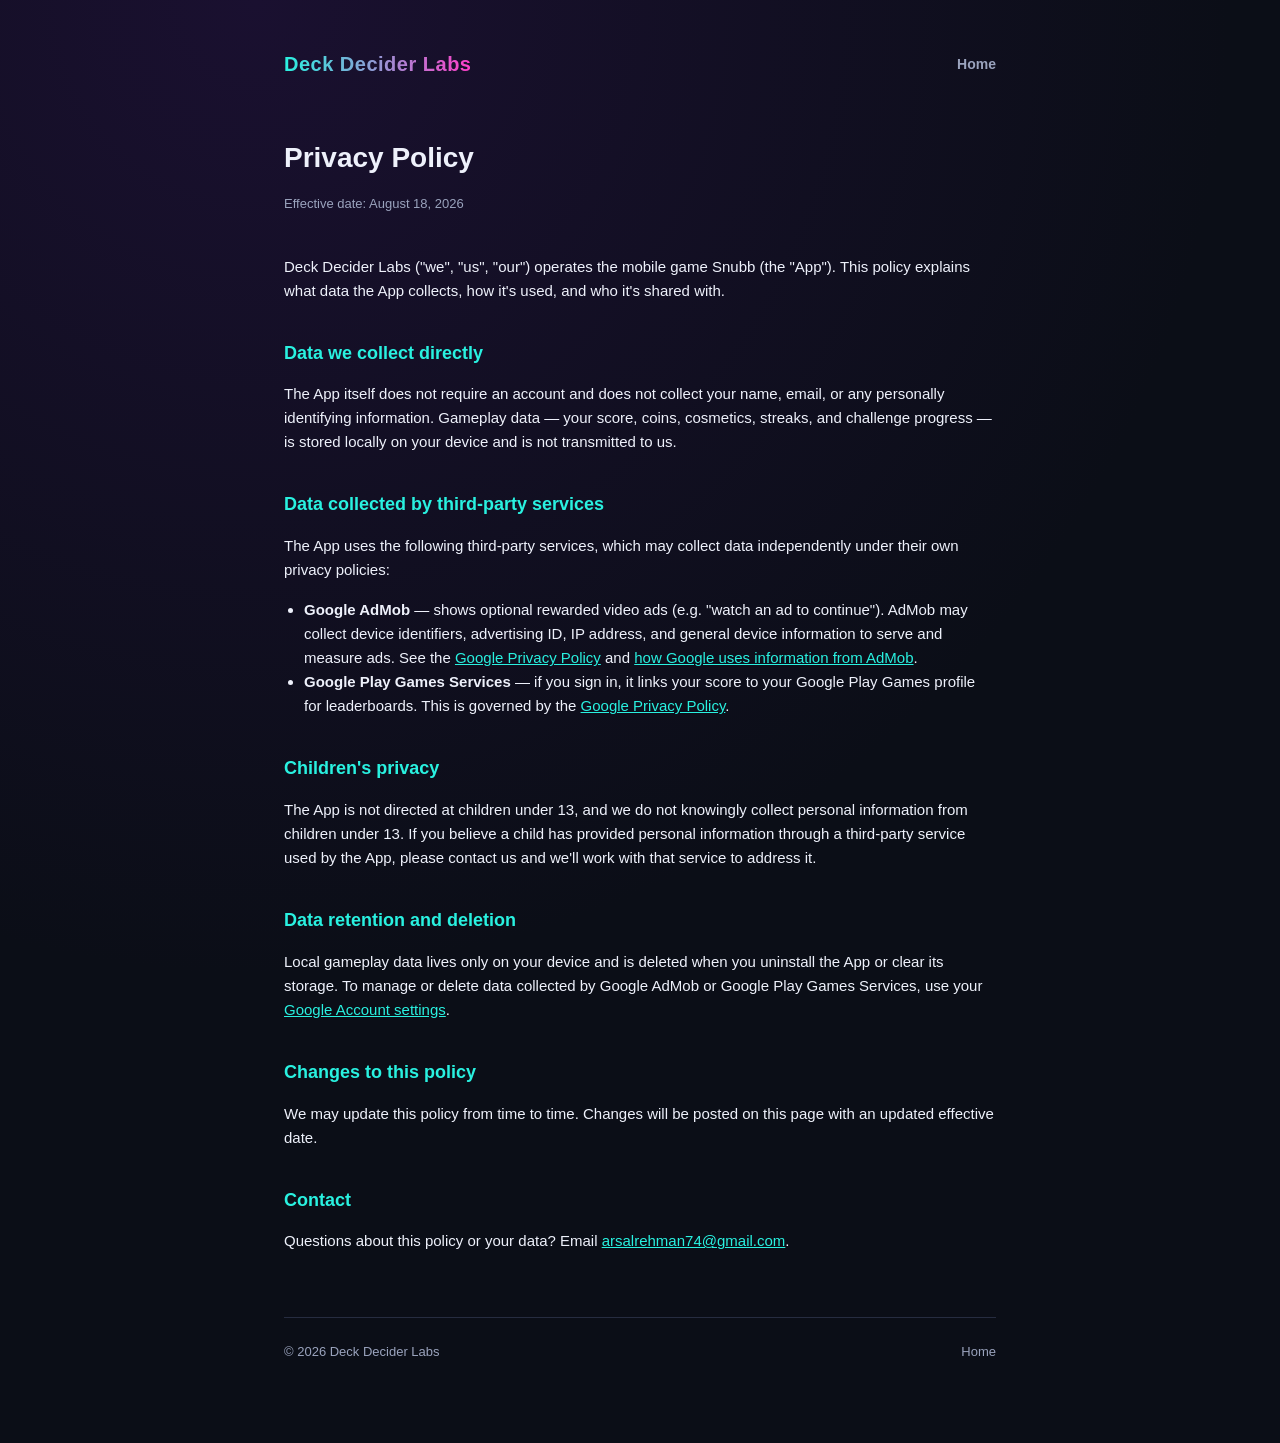
==== privacy.html @ 9c2be335 "Add Snubb landing page and privacy policy Co-Authored-By: Claude Sonnet 5 <noreply@anthropic.com>" ====
<!doctype html>
<html lang="en">
<head>
<meta charset="utf-8">
<meta name="viewport" content="width=device-width, initial-scale=1">
<title>Privacy Policy — Snubb</title>
<meta name="description" content="Privacy policy for Snubb, a mobile game by Deck Decider Labs.">
<link rel="stylesheet" href="style.css">
</head>
<body>
<div class="wrap">
  <header class="top">
    <a class="brand" href="/">Deck Decider Labs</a>
    <nav>
      <a href="/">Home</a>
    </nav>
  </header>

  <section class="policy">
    <h1>Privacy Policy</h1>
    <p class="updated">Effective date: August 18, 2026</p>

    <p>Deck Decider Labs ("we", "us", "our") operates the mobile game Snubb (the "App"). This policy explains what data the App collects, how it's used, and who it's shared with.</p>

    <h2>Data we collect directly</h2>
    <p>The App itself does not require an account and does not collect your name, email, or any personally identifying information. Gameplay data — your score, coins, cosmetics, streaks, and challenge progress — is stored locally on your device and is not transmitted to us.</p>

    <h2>Data collected by third-party services</h2>
    <p>The App uses the following third-party services, which may collect data independently under their own privacy policies:</p>
    <ul>
      <li>
        <strong>Google AdMob</strong> — shows optional rewarded video ads (e.g. "watch an ad to continue"). AdMob may collect device identifiers, advertising ID, IP address, and general device information to serve and measure ads.
        See the <a href="https://policies.google.com/privacy" target="_blank" rel="noopener">Google Privacy Policy</a> and <a href="https://support.google.com/admob/answer/6128543" target="_blank" rel="noopener">how Google uses information from AdMob</a>.
      </li>
      <li>
        <strong>Google Play Games Services</strong> — if you sign in, it links your score to your Google Play Games profile for leaderboards. This is governed by the <a href="https://policies.google.com/privacy" target="_blank" rel="noopener">Google Privacy Policy</a>.
      </li>
    </ul>

    <h2>Children's privacy</h2>
    <p>The App is not directed at children under 13, and we do not knowingly collect personal information from children under 13. If you believe a child has provided personal information through a third-party service used by the App, please contact us and we'll work with that service to address it.</p>

    <h2>Data retention and deletion</h2>
    <p>Local gameplay data lives only on your device and is deleted when you uninstall the App or clear its storage. To manage or delete data collected by Google AdMob or Google Play Games Services, use your <a href="https://myaccount.google.com/" target="_blank" rel="noopener">Google Account settings</a>.</p>

    <h2>Changes to this policy</h2>
    <p>We may update this policy from time to time. Changes will be posted on this page with an updated effective date.</p>

    <h2>Contact</h2>
    <p>Questions about this policy or your data? Email <a href="mailto:arsalrehman74@gmail.com">arsalrehman74@gmail.com</a>.</p>
  </section>

  <footer>
    <span>© 2026 Deck Decider Labs</span>
    <span><a href="/">Home</a></span>
  </footer>
</div>
</body>
</html>
---- style.css ----
:root {
  --bg: #0b0e17;
  --bg-soft: #12162280;
  --card: #151a29;
  --cyan: #29f1e0;
  --magenta: #ff3ec9;
  --text: #eef1fb;
  --text-muted: #9aa3bd;
  --border: #262c40;
}

* {
  box-sizing: border-box;
}

body {
  margin: 0;
  font-family: -apple-system, BlinkMacSystemFont, 'Segoe UI', Roboto, Helvetica, Arial, sans-serif;
  background: radial-gradient(circle at 20% 0%, #1a1030 0%, var(--bg) 55%);
  color: var(--text);
  line-height: 1.6;
}

.wrap {
  max-width: 760px;
  margin: 0 auto;
  padding: 48px 24px 80px;
}

header.top {
  display: flex;
  align-items: center;
  justify-content: space-between;
  margin-bottom: 56px;
}

.brand {
  font-weight: 900;
  font-size: 20px;
  letter-spacing: 0.5px;
  background: linear-gradient(90deg, var(--cyan), var(--magenta));
  -webkit-background-clip: text;
  background-clip: text;
  color: transparent;
  text-decoration: none;
}

nav a {
  color: var(--text-muted);
  text-decoration: none;
  font-size: 14px;
  font-weight: 600;
  margin-left: 24px;
}

nav a:hover {
  color: var(--text);
}

.hero {
  text-align: center;
  margin-bottom: 64px;
}

.hero .emoji {
  font-size: 64px;
  margin-bottom: 12px;
}

.hero h1 {
  font-size: 40px;
  font-weight: 900;
  margin: 0 0 12px;
  background: linear-gradient(90deg, var(--cyan), var(--magenta));
  -webkit-background-clip: text;
  background-clip: text;
  color: transparent;
}

.hero p.tagline {
  font-size: 17px;
  color: var(--text-muted);
  max-width: 480px;
  margin: 0 auto;
}

.badge {
  display: inline-block;
  margin-top: 28px;
  padding: 12px 24px;
  border-radius: 999px;
  border: 1px solid var(--border);
  background: var(--card);
  color: var(--text-muted);
  font-weight: 700;
  font-size: 14px;
}

.features {
  display: grid;
  grid-template-columns: repeat(auto-fit, minmax(200px, 1fr));
  gap: 16px;
  margin-bottom: 64px;
}

.feature {
  background: var(--card);
  border: 1px solid var(--border);
  border-radius: 16px;
  padding: 20px;
}

.feature .icon {
  font-size: 28px;
  margin-bottom: 8px;
}

.feature h3 {
  margin: 0 0 6px;
  font-size: 15px;
  font-weight: 800;
}

.feature p {
  margin: 0;
  font-size: 13px;
  color: var(--text-muted);
}

footer {
  margin-top: 64px;
  padding-top: 24px;
  border-top: 1px solid var(--border);
  display: flex;
  justify-content: space-between;
  flex-wrap: wrap;
  gap: 12px;
  font-size: 13px;
  color: var(--text-muted);
}

footer a {
  color: var(--text-muted);
  text-decoration: none;
}

footer a:hover {
  color: var(--cyan);
}

/* Privacy policy page */
.policy h1 {
  font-size: 28px;
  font-weight: 900;
  margin-bottom: 4px;
}

.policy .updated {
  color: var(--text-muted);
  font-size: 13px;
  margin-bottom: 40px;
}

.policy h2 {
  font-size: 18px;
  font-weight: 800;
  margin: 36px 0 10px;
  color: var(--cyan);
}

.policy p, .policy li {
  color: var(--text);
  font-size: 15px;
}

.policy ul {
  padding-left: 20px;
}

.policy a {
  color: var(--cyan);
}
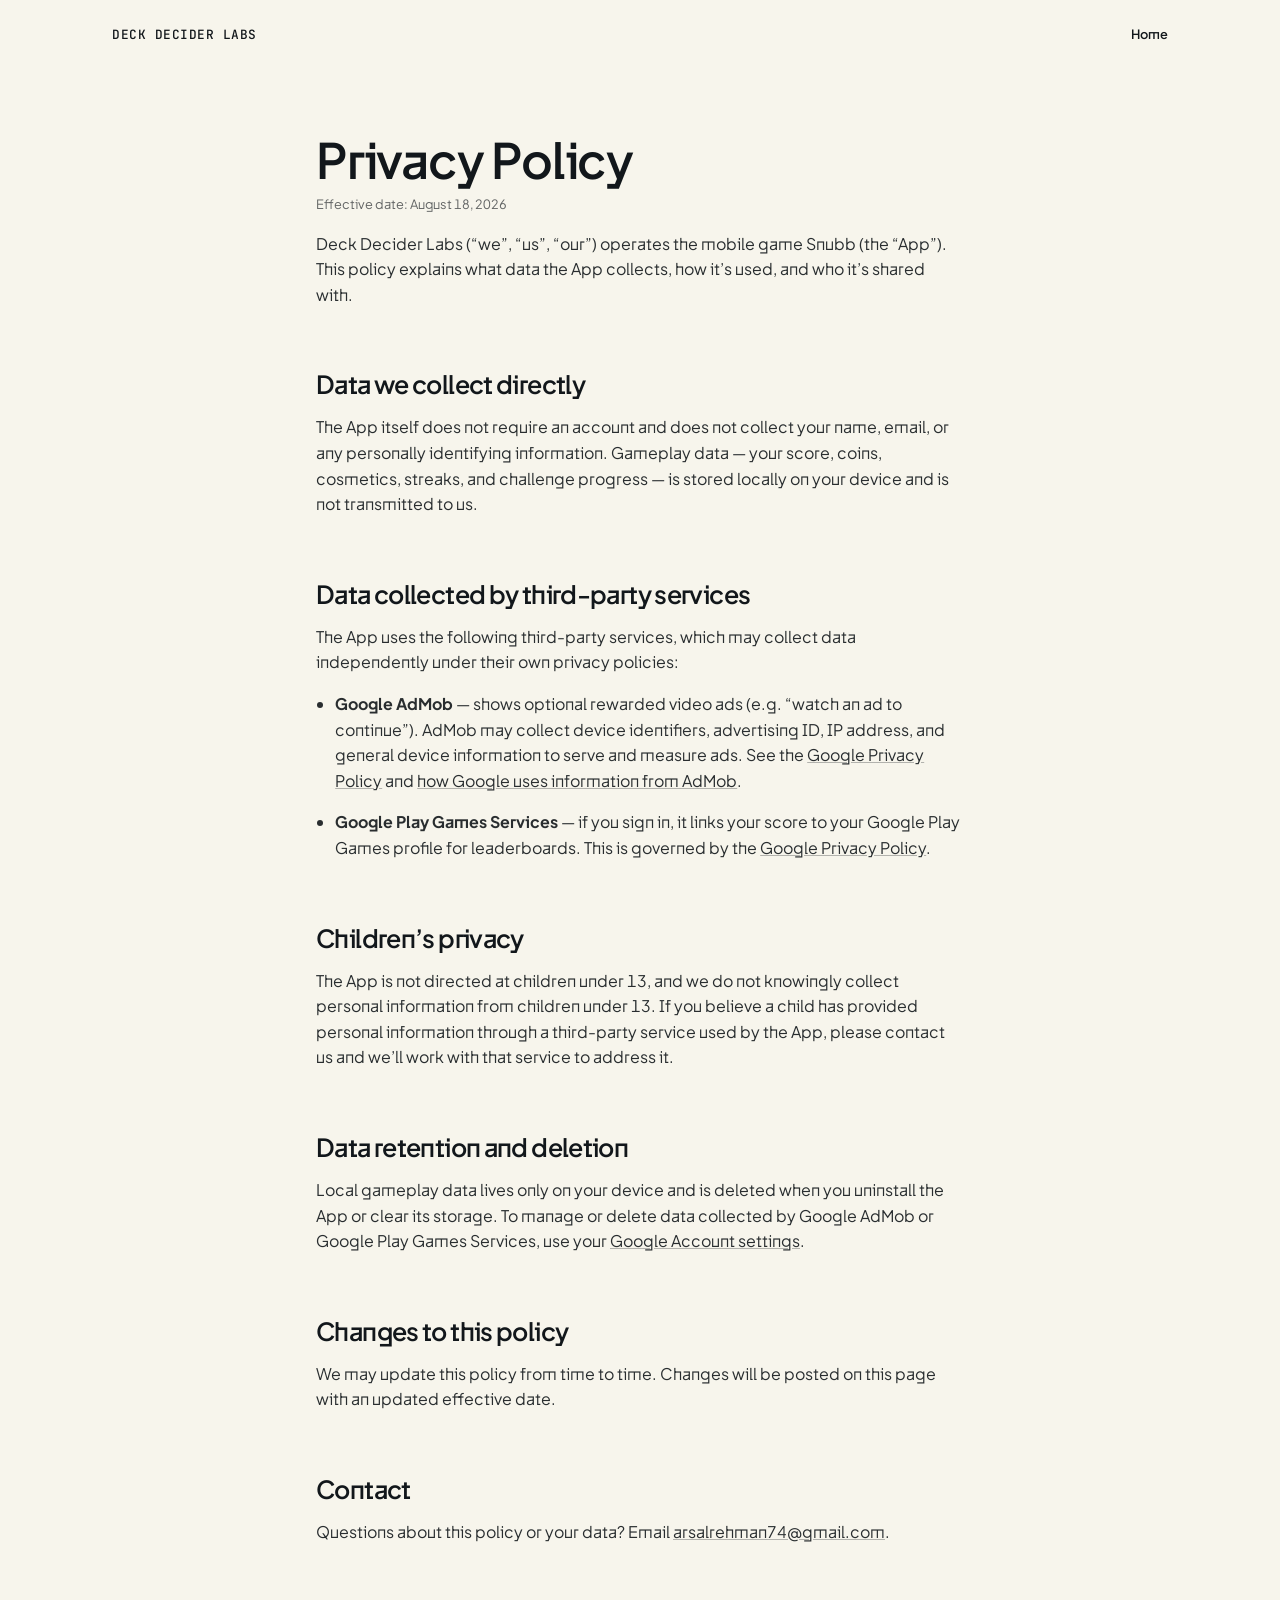
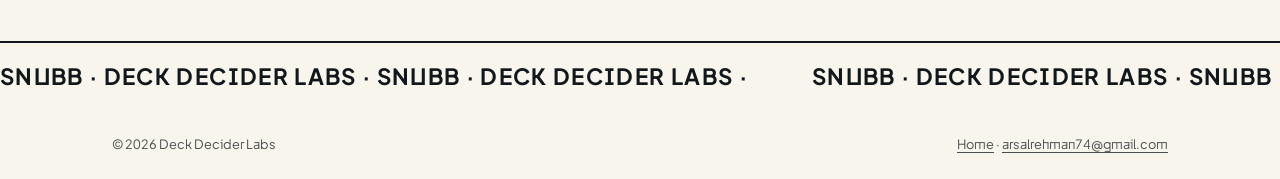
==== commit 39c2391a: "Redesign site with Hallmark (Bento Grid / Hum theme) Co-Authored-By: Claude Sonnet 5 <noreply@anthro" ====
--- a/privacy.html
+++ b/privacy.html
@@ -2,58 +2,60 @@
 <html lang="en">
 <head>
 <meta charset="utf-8">
-<meta name="viewport" content="width=device-width, initial-scale=1">
+<meta name="viewport" content="width=device-width, initial-scale=1, viewport-fit=cover">
 <title>Privacy Policy — Snubb</title>
 <meta name="description" content="Privacy policy for Snubb, a mobile game by Deck Decider Labs.">
+<link rel="preconnect" href="https://fonts.googleapis.com">
+<link rel="preconnect" href="https://fonts.gstatic.com" crossorigin>
+<link href="https://fonts.googleapis.com/css2?family=Plus+Jakarta+Sans:wght@400;500;600;700&family=JetBrains+Mono:wght@400;500&display=swap" rel="stylesheet">
 <link rel="stylesheet" href="style.css">
 </head>
 <body>
-<div class="wrap">
-  <header class="top">
-    <a class="brand" href="/">Deck Decider Labs</a>
-    <nav>
-      <a href="/">Home</a>
-    </nav>
-  </header>
 
-  <section class="policy">
-    <h1>Privacy Policy</h1>
-    <p class="updated">Effective date: August 18, 2026</p>
+<nav class="nav shell" aria-label="Primary">
+  <a class="wordmark" href="/">DECK DECIDER LABS</a>
+  <a class="nav__link" href="/">Home</a>
+</nav>
 
-    <p>Deck Decider Labs ("we", "us", "our") operates the mobile game Snubb (the "App"). This policy explains what data the App collects, how it's used, and who it's shared with.</p>
+<main class="policy">
+  <h1>Privacy Policy</h1>
+  <p class="updated">Effective date: August 18, 2026</p>
 
-    <h2>Data we collect directly</h2>
-    <p>The App itself does not require an account and does not collect your name, email, or any personally identifying information. Gameplay data — your score, coins, cosmetics, streaks, and challenge progress — is stored locally on your device and is not transmitted to us.</p>
+  <p>Deck Decider Labs (“we”, “us”, “our”) operates the mobile game Snubb (the “App”). This policy explains what data the App collects, how it’s used, and who it’s shared with.</p>
 
-    <h2>Data collected by third-party services</h2>
-    <p>The App uses the following third-party services, which may collect data independently under their own privacy policies:</p>
-    <ul>
-      <li>
-        <strong>Google AdMob</strong> — shows optional rewarded video ads (e.g. "watch an ad to continue"). AdMob may collect device identifiers, advertising ID, IP address, and general device information to serve and measure ads.
-        See the <a href="https://policies.google.com/privacy" target="_blank" rel="noopener">Google Privacy Policy</a> and <a href="https://support.google.com/admob/answer/6128543" target="_blank" rel="noopener">how Google uses information from AdMob</a>.
-      </li>
-      <li>
-        <strong>Google Play Games Services</strong> — if you sign in, it links your score to your Google Play Games profile for leaderboards. This is governed by the <a href="https://policies.google.com/privacy" target="_blank" rel="noopener">Google Privacy Policy</a>.
-      </li>
-    </ul>
+  <h2>Data we collect directly</h2>
+  <p>The App itself does not require an account and does not collect your name, email, or any personally identifying information. Gameplay data — your score, coins, cosmetics, streaks, and challenge progress — is stored locally on your device and is not transmitted to us.</p>
 
-    <h2>Children's privacy</h2>
-    <p>The App is not directed at children under 13, and we do not knowingly collect personal information from children under 13. If you believe a child has provided personal information through a third-party service used by the App, please contact us and we'll work with that service to address it.</p>
+  <h2>Data collected by third-party services</h2>
+  <p>The App uses the following third-party services, which may collect data independently under their own privacy policies:</p>
+  <ul>
+    <li><strong>Google AdMob</strong> — shows optional rewarded video ads (e.g. “watch an ad to continue”). AdMob may collect device identifiers, advertising ID, IP address, and general device information to serve and measure ads. See the <a href="https://policies.google.com/privacy" target="_blank" rel="noopener">Google Privacy Policy</a> and <a href="https://support.google.com/admob/answer/6128543" target="_blank" rel="noopener">how Google uses information from AdMob</a>.</li>
+    <li><strong>Google Play Games Services</strong> — if you sign in, it links your score to your Google Play Games profile for leaderboards. This is governed by the <a href="https://policies.google.com/privacy" target="_blank" rel="noopener">Google Privacy Policy</a>.</li>
+  </ul>
 
-    <h2>Data retention and deletion</h2>
-    <p>Local gameplay data lives only on your device and is deleted when you uninstall the App or clear its storage. To manage or delete data collected by Google AdMob or Google Play Games Services, use your <a href="https://myaccount.google.com/" target="_blank" rel="noopener">Google Account settings</a>.</p>
+  <h2>Children’s privacy</h2>
+  <p>The App is not directed at children under 13, and we do not knowingly collect personal information from children under 13. If you believe a child has provided personal information through a third-party service used by the App, please contact us and we’ll work with that service to address it.</p>
 
-    <h2>Changes to this policy</h2>
-    <p>We may update this policy from time to time. Changes will be posted on this page with an updated effective date.</p>
+  <h2>Data retention and deletion</h2>
+  <p>Local gameplay data lives only on your device and is deleted when you uninstall the App or clear its storage. To manage or delete data collected by Google AdMob or Google Play Games Services, use your <a href="https://myaccount.google.com/" target="_blank" rel="noopener">Google Account settings</a>.</p>
 
-    <h2>Contact</h2>
-    <p>Questions about this policy or your data? Email <a href="mailto:arsalrehman74@gmail.com">arsalrehman74@gmail.com</a>.</p>
-  </section>
+  <h2>Changes to this policy</h2>
+  <p>We may update this policy from time to time. Changes will be posted on this page with an updated effective date.</p>
 
-  <footer>
+  <h2>Contact</h2>
+  <p>Questions about this policy or your data? Email <a href="mailto:arsalrehman74@gmail.com">arsalrehman74@gmail.com</a>.</p>
+</main>
+
+<footer class="foot-marquee" aria-label="Footer">
+  <div class="foot-marquee__track" aria-hidden="true">
+    <span>SNUBB · DECK DECIDER LABS · SNUBB · DECK DECIDER LABS ·</span>
+    <span>SNUBB · DECK DECIDER LABS · SNUBB · DECK DECIDER LABS ·</span>
+  </div>
+  <div class="shell foot-meta">
     <span>© 2026 Deck Decider Labs</span>
-    <span><a href="/">Home</a></span>
-  </footer>
-</div>
+    <span><a href="/">Home</a> · <a href="mailto:arsalrehman74@gmail.com">arsalrehman74@gmail.com</a></span>
+  </div>
+</footer>
+
 </body>
 </html>
--- a/style.css
+++ b/style.css
@@ -1,182 +1,336 @@
-:root {
-  --bg: #0b0e17;
-  --bg-soft: #12162280;
-  --card: #151a29;
-  --cyan: #29f1e0;
-  --magenta: #ff3ec9;
-  --text: #eef1fb;
-  --text-muted: #9aa3bd;
-  --border: #262c40;
-}
-
-* {
-  box-sizing: border-box;
-}
-
+/* Hallmark · genre: playful · macrostructure: Bento Grid (F1 knobs: tiles=6, spans=irregular, border=none)
+ * theme: Hum · nav: N1 (wordmark + 1 link, 2-destination exception) · footer: Ft8 Marquee scroll
+ * enrichment: none (typography + CSS character mark) · studied: no
+ */
+@import url('tokens.css');
+
+*, *::before, *::after { box-sizing: border-box; }
+html { overflow-x: clip; }
 body {
   margin: 0;
-  font-family: -apple-system, BlinkMacSystemFont, 'Segoe UI', Roboto, Helvetica, Arial, sans-serif;
-  background: radial-gradient(circle at 20% 0%, #1a1030 0%, var(--bg) 55%);
-  color: var(--text);
+  overflow-x: clip;
+  background: var(--color-paper);
+  color: var(--color-ink);
+  font-family: var(--font-body);
+  font-size: var(--text-base);
   line-height: 1.6;
-}
-
-.wrap {
-  max-width: 760px;
-  margin: 0 auto;
-  padding: 48px 24px 80px;
-}
-
-header.top {
+  font-feature-settings: 'ss01' on;
+  font-variant-numeric: tabular-nums;
+}
+
+img, svg { max-width: 100%; display: block; }
+
+a { color: inherit; }
+
+h1, h2, h3 {
+  font-family: var(--font-display);
+  font-weight: 600;
+  letter-spacing: -0.025em;
+  line-height: 1.08;
+  margin: 0;
+  overflow-wrap: anywhere;
+  min-width: 0;
+}
+
+p { max-width: 65ch; margin: 0; }
+
+:focus-visible {
+  outline: 3px solid var(--color-focus);
+  outline-offset: 3px;
+}
+
+/* ---------- Shell ---------- */
+.shell {
+  max-width: var(--shell);
+  margin-inline: auto;
+  padding-inline: var(--page-gutter);
+}
+.band { max-width: none; padding-inline: 0; }
+.band > .shell { padding-inline: var(--page-gutter); }
+
+/* ---------- Button system (copied verbatim from the Hum spec) ---------- */
+.btn {
+  --btn-face: var(--color-accent);
+  --btn-ink: var(--color-ink);
+  --btn-edge: var(--color-accent-deep);
+  --btn-cast: oklch(76% 0.2 95 / 0.45);
+  display: inline-flex;
+  align-items: center;
+  justify-content: center;
+  gap: 0.5em;
+  padding: 0.8rem 1.4rem;
+  font-family: var(--font-display);
+  font-weight: 600;
+  font-size: var(--text-base);
+  white-space: nowrap;
+  border: 0;
+  border-radius: var(--radius-pill);
+  color: var(--btn-ink);
+  background: var(--btn-face);
+  cursor: pointer;
+  position: relative;
+  isolation: isolate;
+  text-decoration: none;
+  box-shadow: 0 4px 0 0 var(--btn-edge), 0 6px 12px -3px var(--btn-cast);
+  transform: translateY(0);
+  transition: transform var(--dur-short) var(--ease-out), box-shadow var(--dur-short) var(--ease-out);
+}
+.btn:hover { transform: translateY(-2px); box-shadow: 0 6px 0 0 var(--btn-edge), 0 12px 22px -4px var(--btn-cast); }
+.btn:active { transform: translateY(3px); box-shadow: 0 1px 0 0 var(--btn-edge), 0 2px 6px -2px var(--btn-cast); transition-duration: var(--dur-micro); }
+.btn:focus-visible { outline: 3px solid color-mix(in oklch, var(--btn-edge) 70%, var(--color-focus)); outline-offset: 3px; }
+
+.btn--outline {
+  --btn-face: transparent;
+  --btn-edge: var(--color-ink);
+  box-shadow: 0 0 0 1.5px var(--btn-edge);
+}
+.btn--outline:hover { box-shadow: 0 0 0 1.5px var(--btn-edge); background: color-mix(in oklch, var(--color-ink) 6%, transparent); }
+.btn--outline:active { box-shadow: 0 0 0 1.5px var(--btn-edge); }
+
+.btn__arrow { transition: transform var(--dur-short) var(--ease-out); }
+.btn:hover .btn__arrow { transform: translateX(3px); }
+
+/* ---------- Nav (N1 — wordmark + 1 link) ---------- */
+.nav {
   display: flex;
   align-items: center;
   justify-content: space-between;
-  margin-bottom: 56px;
-}
-
-.brand {
-  font-weight: 900;
-  font-size: 20px;
-  letter-spacing: 0.5px;
-  background: linear-gradient(90deg, var(--cyan), var(--magenta));
-  -webkit-background-clip: text;
-  background-clip: text;
-  color: transparent;
+  padding-block: var(--space-lg);
+}
+.wordmark {
+  font-family: var(--font-label);
+  font-weight: 500;
+  font-size: var(--text-sm);
+  letter-spacing: 0.04em;
   text-decoration: none;
-}
-
-nav a {
-  color: var(--text-muted);
+  color: var(--color-ink);
+}
+.nav__link {
+  font-weight: 600;
+  font-size: var(--text-sm);
   text-decoration: none;
-  font-size: 14px;
-  font-weight: 600;
-  margin-left: 24px;
-}
-
-nav a:hover {
-  color: var(--text);
-}
-
+  color: var(--color-ink);
+  white-space: nowrap;
+  border-bottom: 1.5px solid transparent;
+  transition: border-color var(--dur-short) var(--ease-out);
+}
+.nav__link:hover { border-color: var(--color-ink); }
+
+/* ---------- Hero — off-centre, text-left / mark-right ---------- */
 .hero {
-  text-align: center;
-  margin-bottom: 64px;
-}
-
-.hero .emoji {
-  font-size: 64px;
-  margin-bottom: 12px;
-}
-
+  padding-block: var(--space-3xl) var(--space-2xl);
+  display: grid;
+  grid-template-columns: 1.4fr minmax(0, 1fr);
+  gap: var(--space-2xl);
+  align-items: center;
+}
+.hero__copy { max-width: 46ch; }
 .hero h1 {
-  font-size: 40px;
-  font-weight: 900;
-  margin: 0 0 12px;
-  background: linear-gradient(90deg, var(--cyan), var(--magenta));
-  -webkit-background-clip: text;
-  background-clip: text;
-  color: transparent;
-}
-
-.hero p.tagline {
-  font-size: 17px;
-  color: var(--text-muted);
-  max-width: 480px;
-  margin: 0 auto;
-}
-
-.badge {
-  display: inline-block;
-  margin-top: 28px;
-  padding: 12px 24px;
+  font-size: var(--text-display);
+}
+.hero p.lede {
+  margin-top: var(--space-lg);
+  font-size: var(--text-md);
+  color: color-mix(in oklch, var(--color-ink) 88%, transparent);
+  max-width: 42ch;
+}
+.hero__actions {
+  margin-top: var(--space-xl);
+  display: flex;
+  flex-wrap: wrap;
+  align-items: center;
+  gap: var(--space-lg);
+}
+.pill-status {
+  display: inline-flex;
+  align-items: center;
+  gap: var(--space-xs);
+  font-family: var(--font-label);
+  font-size: var(--text-xs);
+  letter-spacing: 0.08em;
+  text-transform: uppercase;
+  background: var(--color-paper-3);
+  color: var(--color-ink);
+  border-radius: var(--radius-pill);
+  padding: var(--space-xs) var(--space-md);
+  margin-top: var(--space-md);
+}
+
+/* Character mark — the game's own forbidden-icon motif, drawn in CSS */
+.mark {
+  justify-self: center;
+  width: clamp(120px, 18vw, 180px);
+  height: clamp(120px, 18vw, 180px);
+  border-radius: 50%;
+  background: var(--color-accent);
+  position: relative;
+  animation: mark-pulse 4s var(--ease-in-out) infinite;
+}
+.mark::before, .mark::after {
+  content: '';
+  position: absolute;
+  inset: 22%;
+  background: var(--color-accent-3);
   border-radius: 999px;
-  border: 1px solid var(--border);
-  background: var(--card);
-  color: var(--text-muted);
+}
+.mark::before { transform: rotate(45deg); width: 100%; height: 14%; top: 43%; left: 0; }
+.mark::after { transform: rotate(-45deg); width: 100%; height: 14%; top: 43%; left: 0; }
+@keyframes mark-pulse {
+  0%, 100% { transform: scale(1); }
+  50% { transform: scale(1.05); }
+}
+
+/* Star-burst — fires once on the real "notify me" action */
+.star-burst {
+  position: absolute;
+  width: 22px;
+  height: 22px;
+  background:
+    linear-gradient(90deg, transparent 47%, var(--color-accent-3) 47% 53%, transparent 53%),
+    linear-gradient(0deg, transparent 47%, var(--color-accent-3) 47% 53%, transparent 53%);
+  animation: star-burst 420ms ease-out forwards;
+  pointer-events: none;
+}
+@keyframes star-burst {
+  0% { transform: scale(0) rotate(0deg); opacity: 1; }
+  60% { transform: scale(1.2) rotate(35deg); opacity: 0.9; }
+  100% { transform: scale(1.4) rotate(45deg); opacity: 0; }
+}
+
+/* ---------- Bento ---------- */
+.bento-section { padding-block: var(--space-2xl) var(--space-3xl); background: var(--color-paper-2); }
+.bento-section h2 {
+  font-size: var(--text-2xl);
+  max-width: 30ch;
+  margin-bottom: var(--space-xl);
+}
+.bento {
+  display: grid;
+  grid-template-columns: repeat(4, minmax(0, 1fr));
+  gap: var(--space-lg);
+}
+.cell {
+  background: var(--color-paper);
+  border-radius: var(--radius-card);
+  padding: var(--space-lg);
+  box-shadow: 0 12px 32px -16px color-mix(in oklch, var(--color-ink) 12%, transparent);
+  transition: transform var(--dur-short) var(--ease-spring), box-shadow var(--dur-short) var(--ease-out), background-color var(--dur-short) var(--ease-out);
+}
+.cell:hover { transform: translateY(-4px); box-shadow: 0 18px 40px -18px color-mix(in oklch, var(--color-ink) 18%, transparent); }
+.cell h3 { font-size: var(--text-md); margin-bottom: var(--space-xs); }
+.cell p { font-size: var(--text-sm); color: color-mix(in oklch, var(--color-ink) 88%, transparent); }
+.cell--wide { grid-column: span 2; }
+.cell--pear { background: color-mix(in oklch, var(--color-accent) 6%, var(--color-paper)); }
+.cell--pear:hover { background: color-mix(in oklch, var(--color-accent) 12%, var(--color-paper)); }
+.cell--cyan { background: color-mix(in oklch, var(--color-accent-2) 6%, var(--color-paper)); }
+.cell--cyan:hover { background: color-mix(in oklch, var(--color-accent-2) 12%, var(--color-paper)); }
+.cell--mint { background: color-mix(in oklch, var(--color-mint) 6%, var(--color-paper)); }
+.cell--mint:hover { background: color-mix(in oklch, var(--color-mint) 12%, var(--color-paper)); }
+.cell--lav { background: color-mix(in oklch, var(--color-lavender) 6%, var(--color-paper)); }
+.cell--lav:hover { background: color-mix(in oklch, var(--color-lavender) 12%, var(--color-paper)); }
+
+.tick {
+  font-family: var(--font-label);
+  font-size: clamp(2.5rem, 4vw + 1rem, 3.5rem);
+  font-weight: 500;
+  font-variant-numeric: tabular-nums;
+}
+
+/* ---------- Coral statement band ---------- */
+.statement-band {
+  background: var(--color-accent-3);
+  color: var(--color-paper);
+  padding-block: var(--space-2xl);
+}
+.statement-band h2 {
+  font-size: clamp(2rem, 4vw + 0.5rem, 3.5rem);
+  max-width: 22ch;
+}
+.statement-band .hl {
+  color: inherit;
+  background-image: linear-gradient(color-mix(in oklch, var(--color-ink) 22%, transparent) 0 0);
+  background-repeat: no-repeat;
+  background-size: 100% 0.28em;
+  background-position: 0 82%;
+  -webkit-box-decoration-break: clone;
+  box-decoration-break: clone;
+  padding-bottom: 0.02em;
+}
+
+/* ---------- Footer (Ft8 Marquee scroll) ---------- */
+.foot-marquee {
+  overflow: hidden;
+  border-top: 2px solid var(--color-ink);
+  background: var(--color-paper);
+}
+.foot-marquee__track {
+  display: flex;
+  gap: var(--space-2xl);
+  white-space: nowrap;
+  padding-block: var(--space-md);
+  animation: foot-marquee 32s linear infinite;
+}
+.foot-marquee__track span {
+  font-family: var(--font-display);
   font-weight: 700;
-  font-size: 14px;
-}
-
-.features {
-  display: grid;
-  grid-template-columns: repeat(auto-fit, minmax(200px, 1fr));
-  gap: 16px;
-  margin-bottom: 64px;
-}
-
-.feature {
-  background: var(--card);
-  border: 1px solid var(--border);
-  border-radius: 16px;
-  padding: 20px;
-}
-
-.feature .icon {
-  font-size: 28px;
-  margin-bottom: 8px;
-}
-
-.feature h3 {
-  margin: 0 0 6px;
-  font-size: 15px;
-  font-weight: 800;
-}
-
-.feature p {
-  margin: 0;
-  font-size: 13px;
-  color: var(--text-muted);
-}
-
-footer {
-  margin-top: 64px;
-  padding-top: 24px;
-  border-top: 1px solid var(--border);
+  letter-spacing: 0.06em;
+  font-size: clamp(1rem, 2.5vw, 1.4rem);
+}
+@keyframes foot-marquee { from { transform: translateX(0); } to { transform: translateX(-50%); } }
+
+.foot-meta {
   display: flex;
+  flex-wrap: wrap;
+  gap: var(--space-sm) var(--space-lg);
   justify-content: space-between;
-  flex-wrap: wrap;
-  gap: 12px;
-  font-size: 13px;
-  color: var(--text-muted);
-}
-
-footer a {
-  color: var(--text-muted);
-  text-decoration: none;
-}
-
-footer a:hover {
-  color: var(--cyan);
-}
-
-/* Privacy policy page */
-.policy h1 {
-  font-size: 28px;
-  font-weight: 900;
-  margin-bottom: 4px;
-}
-
-.policy .updated {
-  color: var(--text-muted);
-  font-size: 13px;
-  margin-bottom: 40px;
-}
-
-.policy h2 {
-  font-size: 18px;
-  font-weight: 800;
-  margin: 36px 0 10px;
-  color: var(--cyan);
-}
-
-.policy p, .policy li {
-  color: var(--text);
-  font-size: 15px;
-}
-
-.policy ul {
-  padding-left: 20px;
-}
-
-.policy a {
-  color: var(--cyan);
-}
+  padding-block: var(--space-lg);
+  font-size: var(--text-sm);
+  color: color-mix(in oklch, var(--color-ink) 75%, transparent);
+}
+.foot-meta a { text-decoration: none; border-bottom: 1px solid currentColor; }
+
+.visually-hidden {
+  position: absolute;
+  width: 1px; height: 1px;
+  overflow: hidden;
+  clip: rect(0 0 0 0);
+  white-space: nowrap;
+}
+
+/* ---------- Privacy page — plain prose, same tokens, no ornament ---------- */
+.policy {
+  padding-block: var(--space-2xl) var(--space-3xl);
+  max-width: 62ch;
+  margin-inline: auto;
+  padding-inline: var(--page-gutter);
+}
+.policy h1 { font-size: var(--text-3xl); }
+.policy .updated { color: color-mix(in oklch, var(--color-ink) 65%, transparent); font-size: var(--text-sm); margin-top: var(--space-xs); }
+.policy h2 { font-size: var(--text-lg); margin-top: var(--space-2xl); margin-bottom: var(--space-sm); }
+.policy p, .policy li { margin-top: var(--space-md); color: color-mix(in oklch, var(--color-ink) 90%, transparent); }
+.policy ul { padding-left: 1.2em; }
+.policy a { text-decoration: underline; text-decoration-color: color-mix(in oklch, var(--color-ink) 30%, transparent); }
+
+/* ---------- Responsive ---------- */
+@media (max-width: 60rem) {
+  .hero { grid-template-columns: 1fr; }
+  .mark { justify-self: start; width: 96px; height: 96px; }
+  .bento { grid-template-columns: repeat(2, minmax(0, 1fr)); }
+  .cell--wide { grid-column: span 2; }
+}
+@media (max-width: 30rem) {
+  .bento { grid-template-columns: 1fr; }
+  .cell--wide { grid-column: span 1; }
+}
+
+/* ---------- Reduced motion ---------- */
+@media (prefers-reduced-motion: reduce) {
+  *, *::before, *::after {
+    animation-duration: 150ms !important;
+    animation-iteration-count: 1 !important;
+    transition-duration: 150ms !important;
+  }
+  .mark { animation: none; }
+  .foot-marquee__track { animation: none; }
+  .star-burst { display: none; }
+}
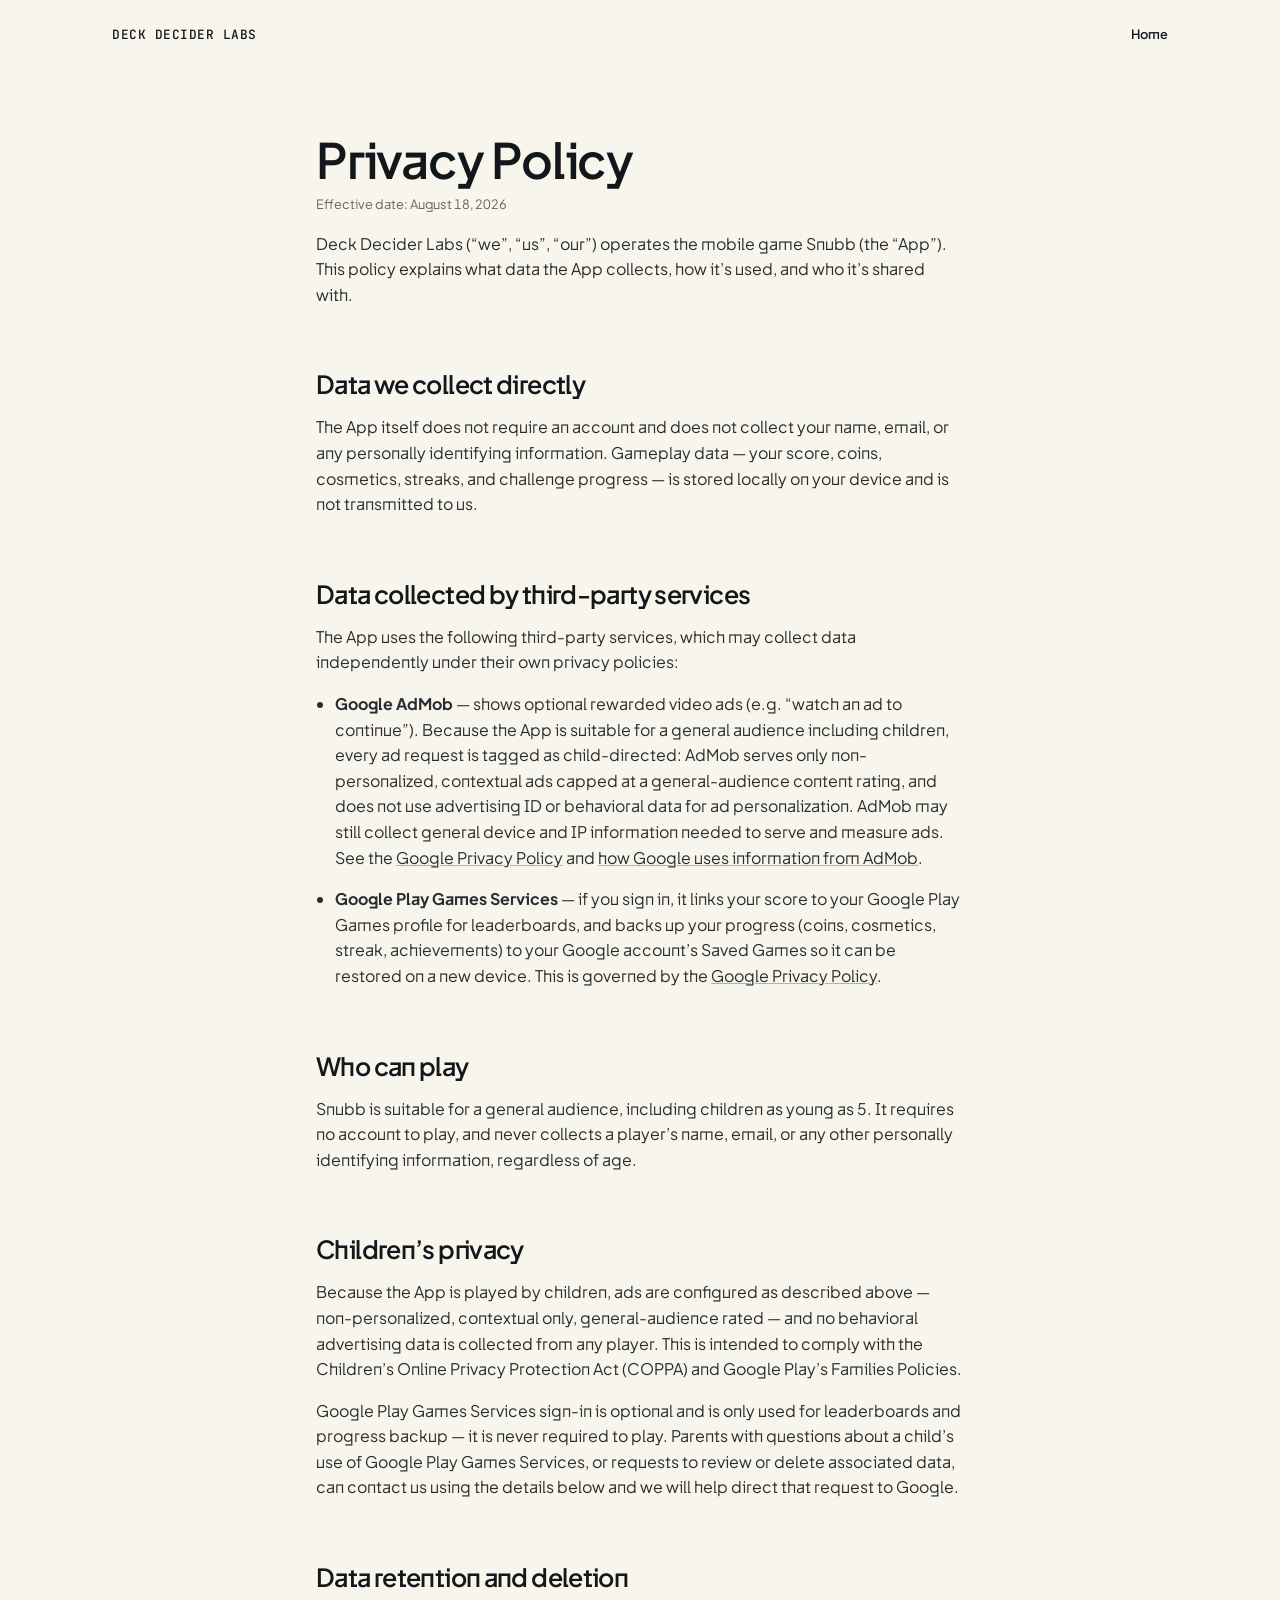
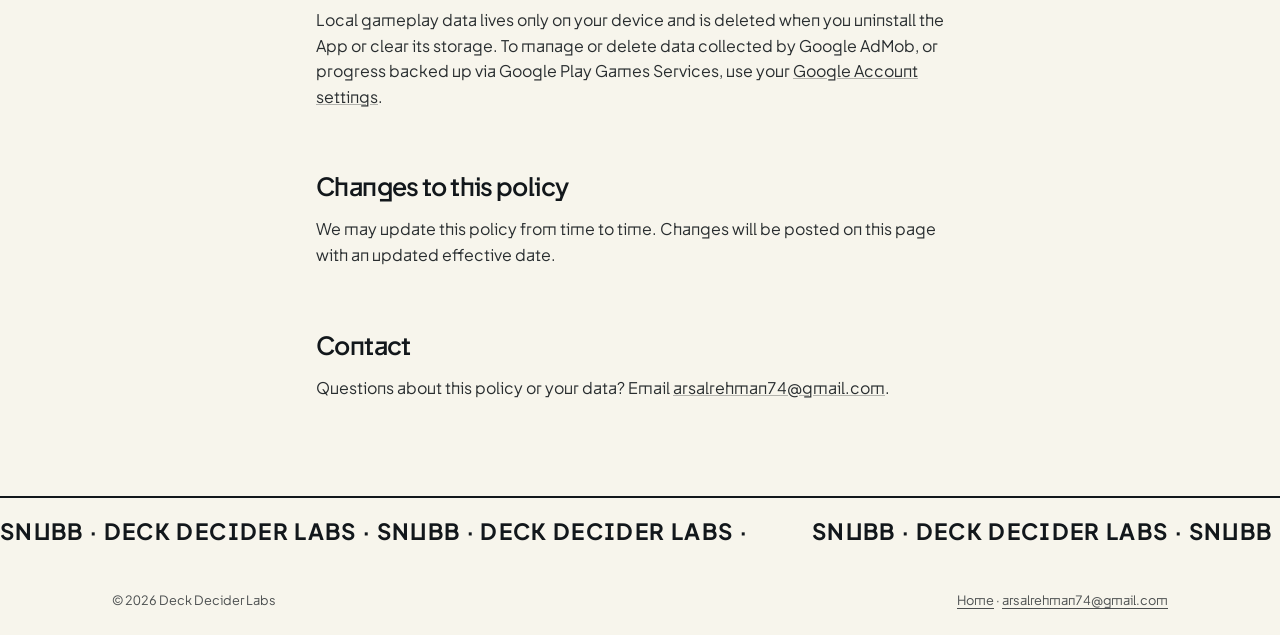
==== commit d3d861ab: "Update privacy policy for general audience (ages 5+) and cloud save Co-Authored-By: Claude Sonnet 5 " ====
--- a/privacy.html
+++ b/privacy.html
@@ -29,15 +29,19 @@
   <h2>Data collected by third-party services</h2>
   <p>The App uses the following third-party services, which may collect data independently under their own privacy policies:</p>
   <ul>
-    <li><strong>Google AdMob</strong> — shows optional rewarded video ads (e.g. “watch an ad to continue”). AdMob may collect device identifiers, advertising ID, IP address, and general device information to serve and measure ads. See the <a href="https://policies.google.com/privacy" target="_blank" rel="noopener">Google Privacy Policy</a> and <a href="https://support.google.com/admob/answer/6128543" target="_blank" rel="noopener">how Google uses information from AdMob</a>.</li>
-    <li><strong>Google Play Games Services</strong> — if you sign in, it links your score to your Google Play Games profile for leaderboards. This is governed by the <a href="https://policies.google.com/privacy" target="_blank" rel="noopener">Google Privacy Policy</a>.</li>
+    <li><strong>Google AdMob</strong> — shows optional rewarded video ads (e.g. “watch an ad to continue”). Because the App is suitable for a general audience including children, every ad request is tagged as child-directed: AdMob serves only non-personalized, contextual ads capped at a general-audience content rating, and does not use advertising ID or behavioral data for ad personalization. AdMob may still collect general device and IP information needed to serve and measure ads. See the <a href="https://policies.google.com/privacy" target="_blank" rel="noopener">Google Privacy Policy</a> and <a href="https://support.google.com/admob/answer/6128543" target="_blank" rel="noopener">how Google uses information from AdMob</a>.</li>
+    <li><strong>Google Play Games Services</strong> — if you sign in, it links your score to your Google Play Games profile for leaderboards, and backs up your progress (coins, cosmetics, streak, achievements) to your Google account’s Saved Games so it can be restored on a new device. This is governed by the <a href="https://policies.google.com/privacy" target="_blank" rel="noopener">Google Privacy Policy</a>.</li>
   </ul>
 
+  <h2>Who can play</h2>
+  <p>Snubb is suitable for a general audience, including children as young as 5. It requires no account to play, and never collects a player’s name, email, or any other personally identifying information, regardless of age.</p>
+
   <h2>Children’s privacy</h2>
-  <p>The App is not directed at children under 13, and we do not knowingly collect personal information from children under 13. If you believe a child has provided personal information through a third-party service used by the App, please contact us and we’ll work with that service to address it.</p>
+  <p>Because the App is played by children, ads are configured as described above — non-personalized, contextual only, general-audience rated — and no behavioral advertising data is collected from any player. This is intended to comply with the Children’s Online Privacy Protection Act (COPPA) and Google Play’s Families Policies.</p>
+  <p>Google Play Games Services sign-in is optional and is only used for leaderboards and progress backup — it is never required to play. Parents with questions about a child’s use of Google Play Games Services, or requests to review or delete associated data, can contact us using the details below and we will help direct that request to Google.</p>
 
   <h2>Data retention and deletion</h2>
-  <p>Local gameplay data lives only on your device and is deleted when you uninstall the App or clear its storage. To manage or delete data collected by Google AdMob or Google Play Games Services, use your <a href="https://myaccount.google.com/" target="_blank" rel="noopener">Google Account settings</a>.</p>
+  <p>Local gameplay data lives only on your device and is deleted when you uninstall the App or clear its storage. To manage or delete data collected by Google AdMob, or progress backed up via Google Play Games Services, use your <a href="https://myaccount.google.com/" target="_blank" rel="noopener">Google Account settings</a>.</p>
 
   <h2>Changes to this policy</h2>
   <p>We may update this policy from time to time. Changes will be posted on this page with an updated effective date.</p>
